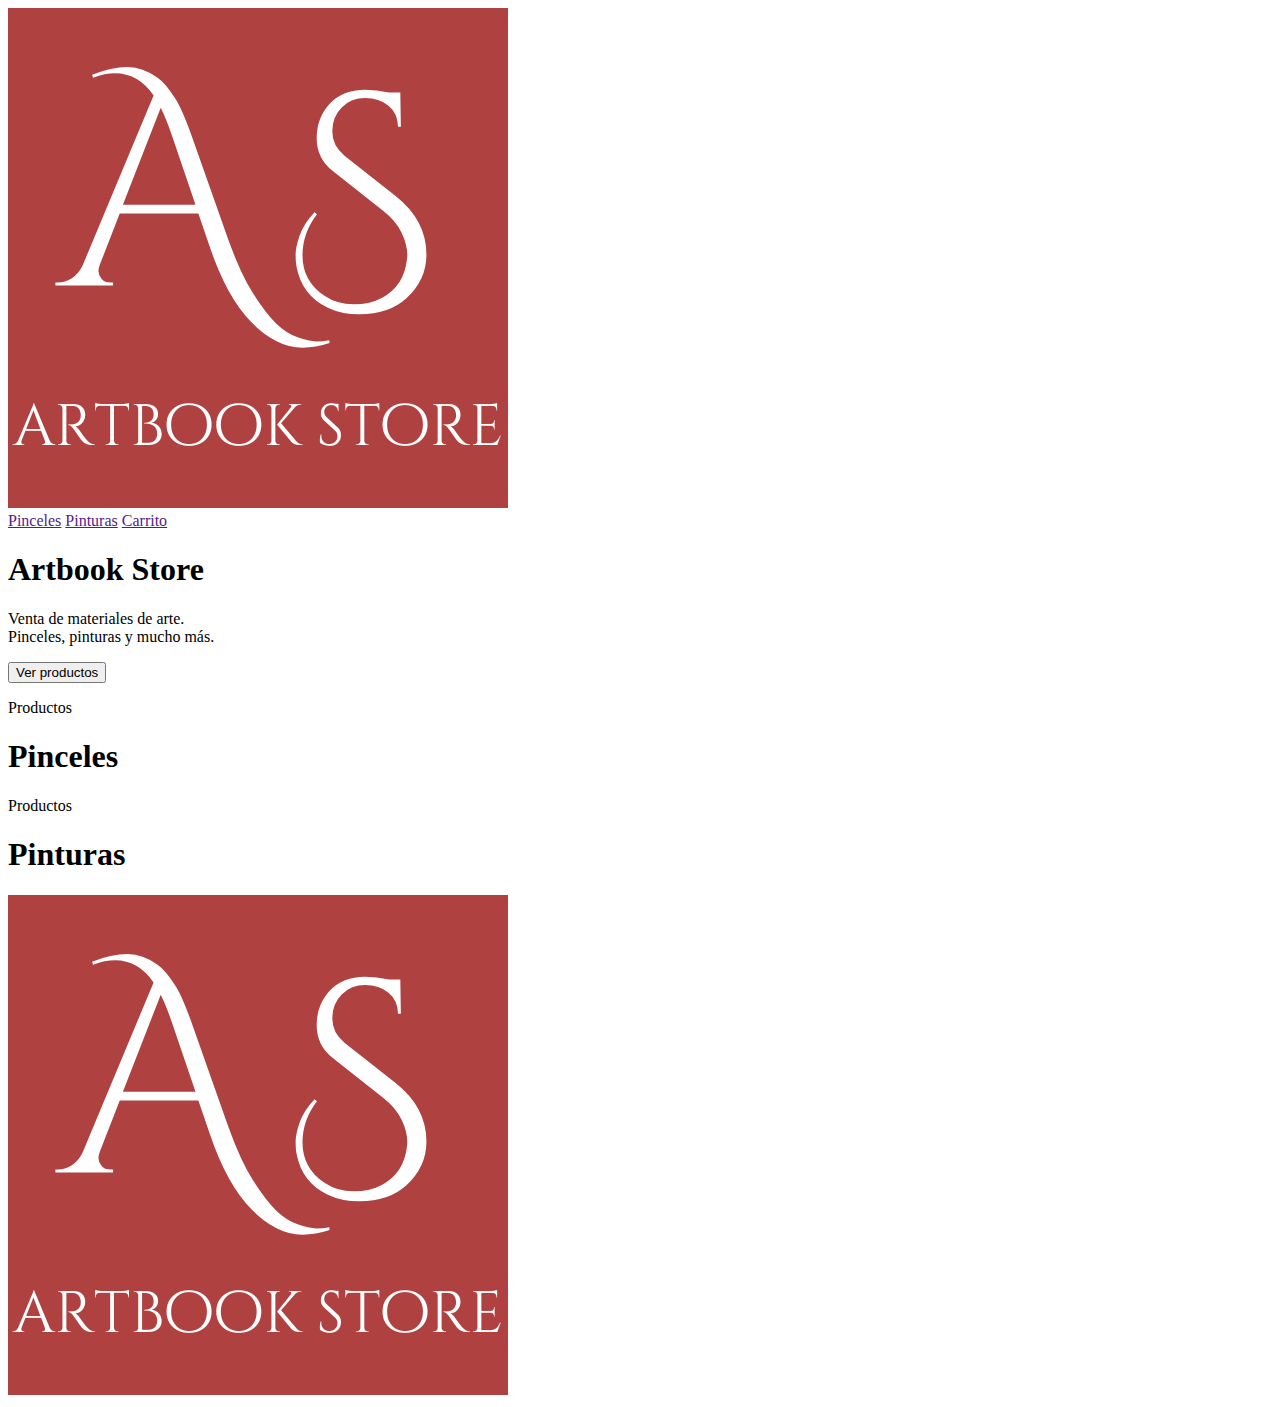
==== index.html @ a7906f32 "Add files via upload" ====
<!DOCTYPE html>
<html lang="en">
<head>
    <meta charset="UTF-8">
    <meta http-equiv="X-UA-Compatible" content="IE=edge">
    <meta name="viewport" content="width=device-width, initial-scale=1.0">
    <link rel="stylesheet" href="../styles/main.css">
    <title>Document</title>
</head>
<body>
    <header>
        <nav>
            <div class="logo">
                <img src="../../public/assets/logo.png">
            </div>
    
            <div class="menu">
                <a href="">Pinceles</a>
                <a href=""">Pinturas</a>
                <a href="">Carrito</a>
            </div>
        </nav>
    </header>
    
    <div class="screen">
        <div class="screen-content">
            <h1 class="title">Artbook Store</h1>
            <p class="description">Venta de materiales de arte. <br>
                Pinceles, pinturas y mucho más.</p>
            <button class="btn-products">Ver productos</button>

        </div>
    </div>

    <section class="container">
        <div class="product-title">
            <p>Productos</p>
            <h1>Pinceles</h1>
        </div>
        <div class="products" >
            <div class="row" id="brushes" >

            </div>
            
        </div>
    </section>

    <section class="container">
        <div class="product-title">
            <p>Productos</p>
            <h1>Pinturas</h1>
        </div>
        <div class="products">
            <div class="row" id="paints" >

            </div>
        </div>
    </section>

    <footer>
        <div class="logo-footer">
            <img src="../../public/assets/logo.png">
        </div>
    </footer>
    <script src="../js/main.js" type="module"></script>
</body>
</html>
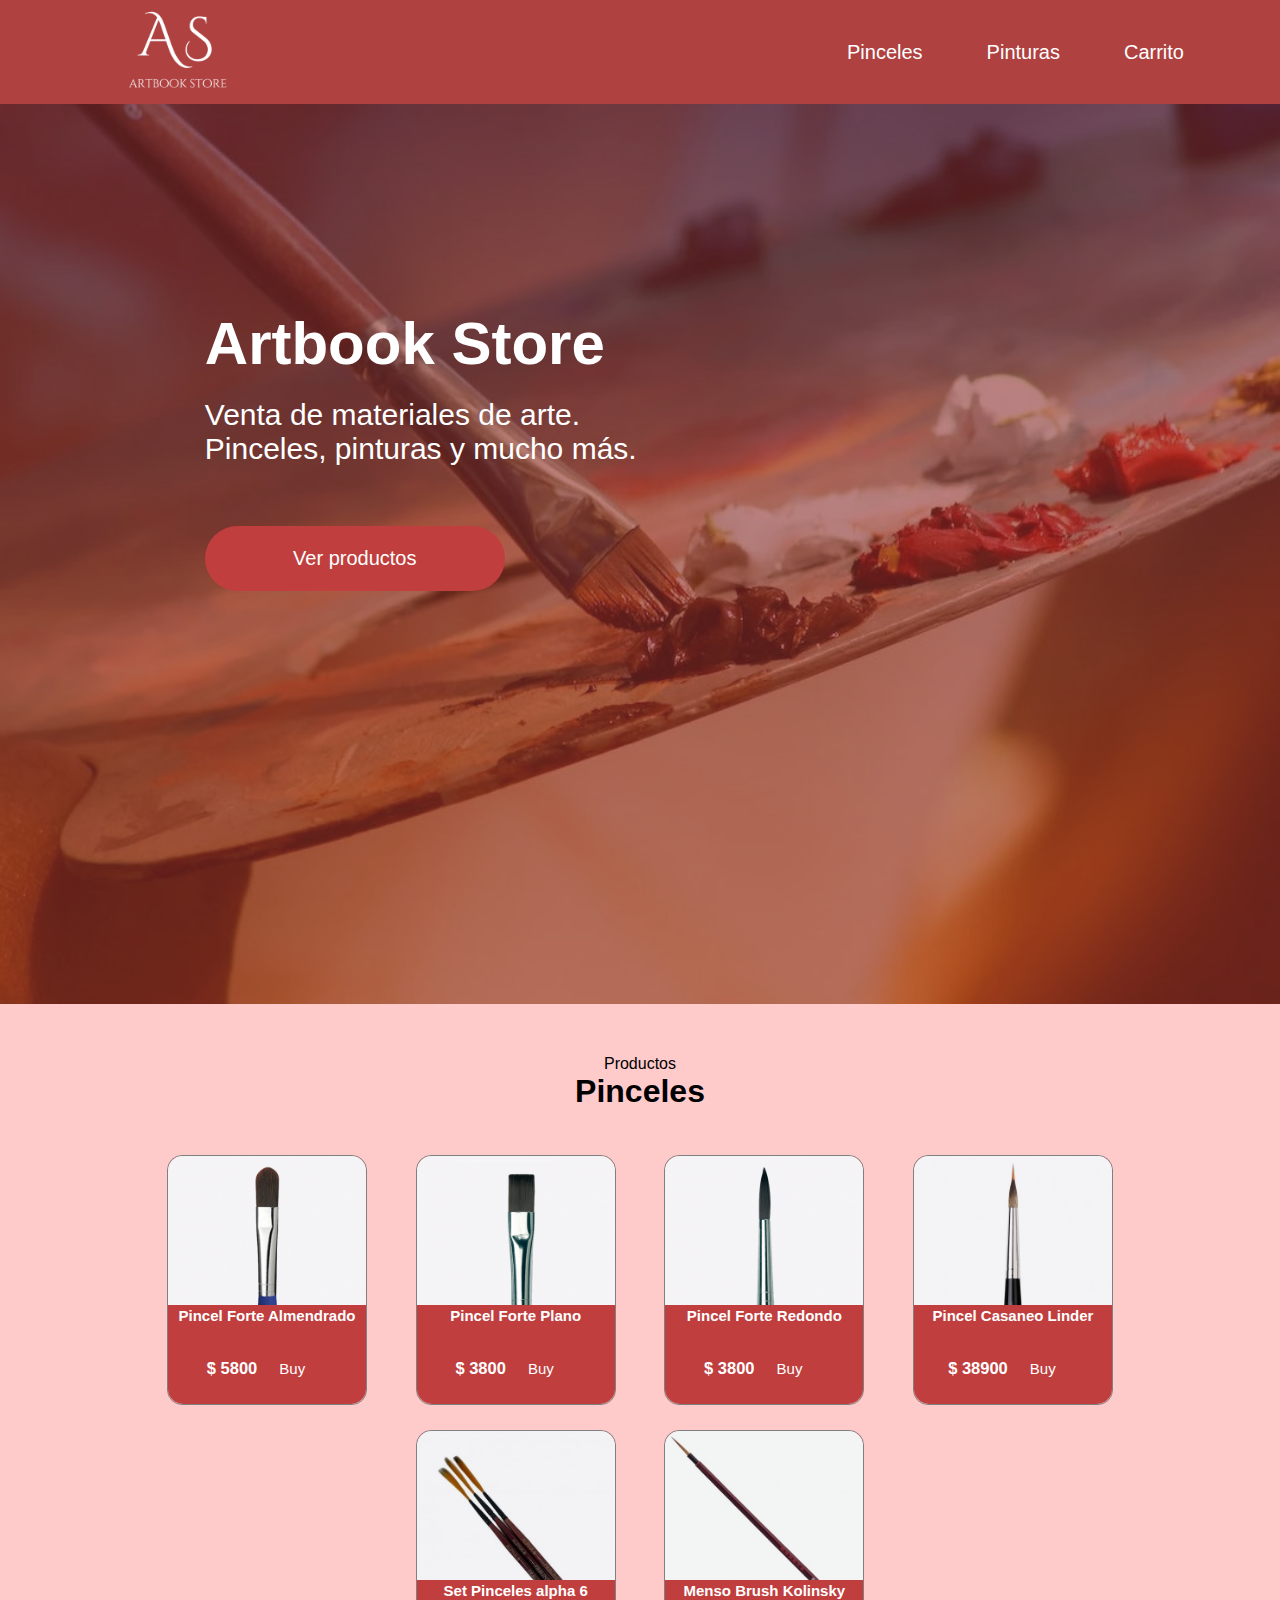
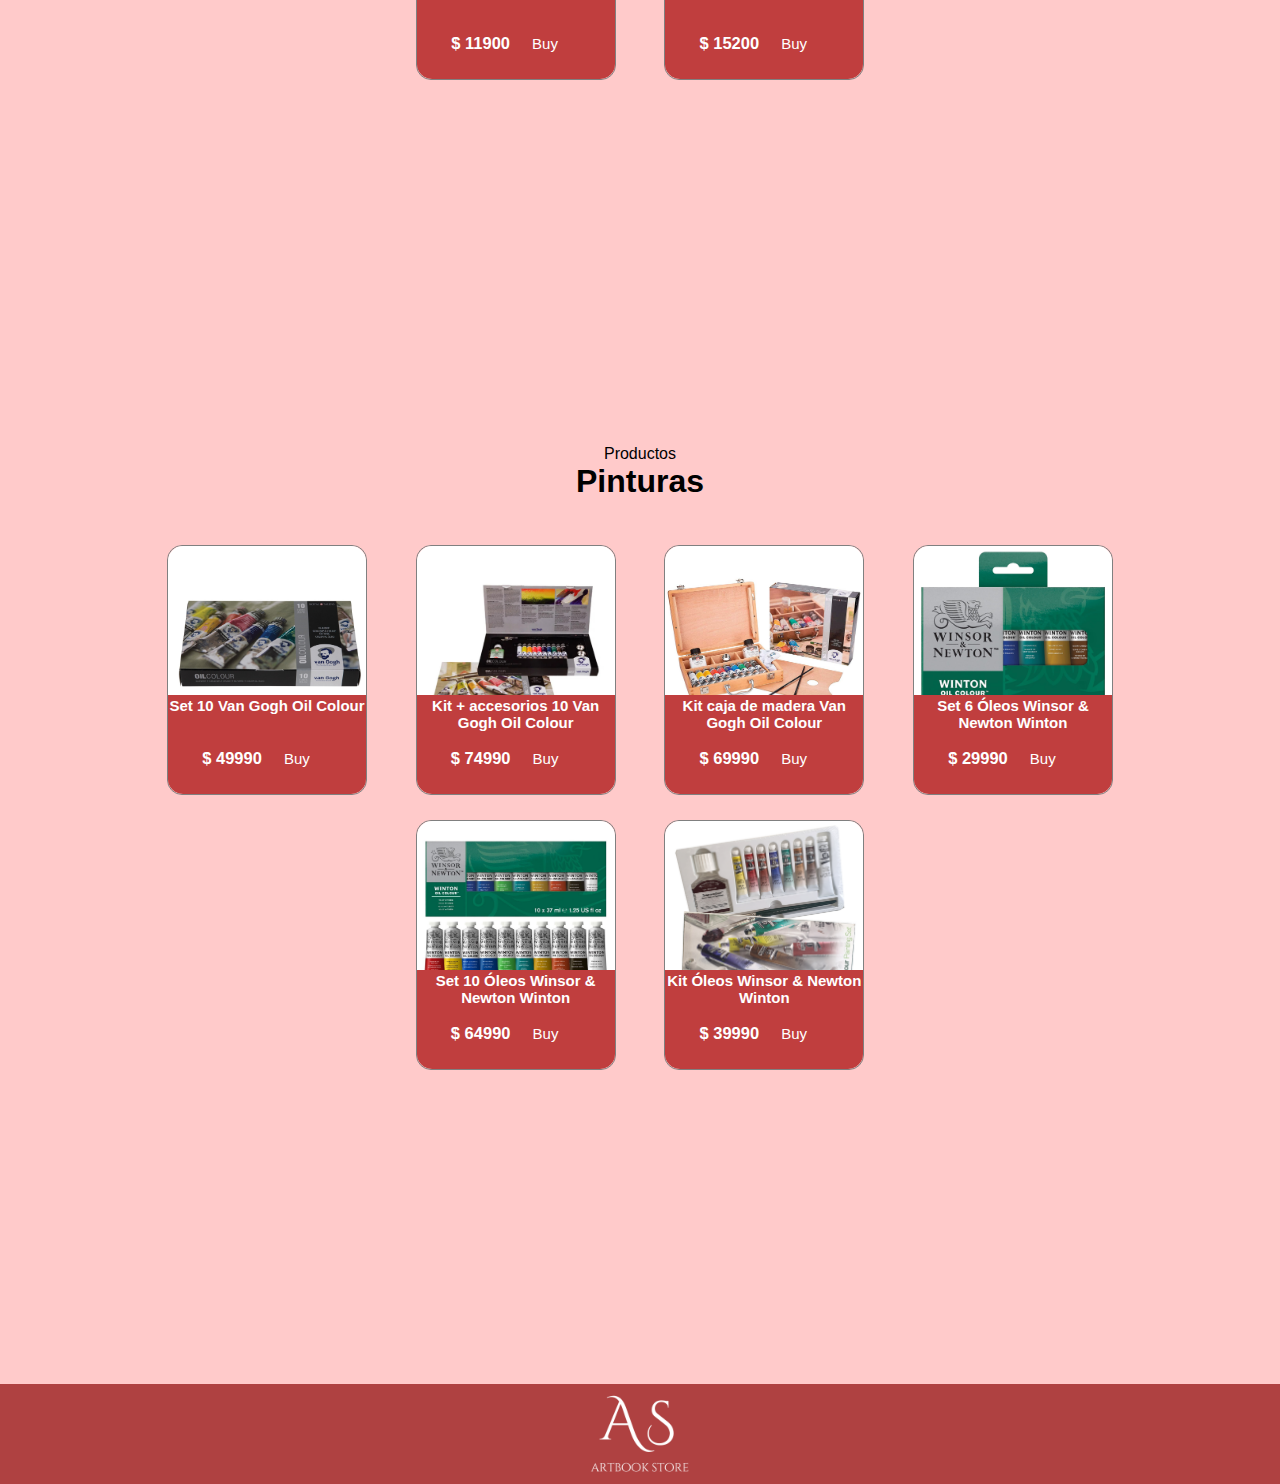
==== commit 8a7e280e: "Add files via upload" ====
--- a/index.html
+++ b/index.html
@@ -4,14 +4,14 @@
     <meta charset="UTF-8">
     <meta http-equiv="X-UA-Compatible" content="IE=edge">
     <meta name="viewport" content="width=device-width, initial-scale=1.0">
-    <link rel="stylesheet" href="../styles/main.css">
-    <title>Document</title>
+    <link rel="stylesheet" href="/src/styles/main.css">
+    <title>Artbook Store</title>
 </head>
 <body>
     <header>
         <nav>
             <div class="logo">
-                <img src="../../public/assets/logo.png">
+                <img src="/public/assets/logo.png">
             </div>
     
             <div class="menu">
@@ -59,9 +59,9 @@
 
     <footer>
         <div class="logo-footer">
-            <img src="../../public/assets/logo.png">
+            <img src="public/assets/logo.png">
         </div>
     </footer>
-    <script src="../js/main.js" type="module"></script>
+    <script src="src/js/main.js" type="module"></script>
 </body>
 </html>--- a/src/styles/main.css
+++ b/src/styles/main.css
@@ -0,0 +1,315 @@
+*{
+    margin: 0;
+    padding: 0;
+    box-sizing: border-box;
+    scroll-behavior: smooth;
+    font-family: 'Trebuchet MS', 'Lucida Sans Unicode', 'Lucida Grande', 'Lucida Sans', Arial, sans-serif;
+}
+
+/* ------------------------------------------------ */
+/* ------------------Desktop -----------------------*/
+/* ------------------------------------------------ */
+
+header {
+    background-color: rgb(175, 65, 65);
+}
+
+nav {
+    display: flex;
+    justify-content: space-between;
+    align-items: center;
+}
+
+.logo {
+    /* margin: 0 0 0 25vh; */
+    margin-left: 10%;
+}
+
+.logo img {
+    width: 100px;
+}
+
+.menu {
+    display: flex;
+    margin-right: 5%;
+}
+
+.menu a {
+    /* background-color: none; */
+    /* border: none; */
+    color: white;
+    font-size: 20px;
+    padding: 0 32px;
+    text-align: center;
+    text-decoration: none;
+    /* display: flex; */
+    cursor: pointer; 
+}
+
+.screen {
+    background-image: url(../../public/assets/background2.jpg);
+    background-size: cover;
+    background-repeat: no-repeat;
+}
+
+.screen-content{
+    background: rgb(139, 43, 43,0.6);
+    padding: 16%;
+    height: 100vh;
+    color: white;
+}
+
+.title {
+    font-size: 60px;
+}
+
+.description {
+    font-size: 30px;
+    padding: 20px 0 60px;
+    
+}
+
+.btn-products {
+    border: none;
+    border-radius: 50px;
+    width: 300px;
+    height: 65px;
+    background: rgb(192, 62, 62);
+    font-size: 20px;
+    color: white;
+    cursor: pointer;
+}
+
+.container {
+    padding-top: 4%;
+    height: 110vh;
+    background: rgba(255, 170, 170, 0.623);
+}
+
+
+.product-title {
+    text-align: center;
+}
+
+.products {
+    display: flex;
+}
+
+.row {
+    width: 100%;
+    padding: 5vh 12%;
+    /* display: grid;
+    grid-template-columns: repeat(3, 2fr); */
+    gap: 5%;
+    display: flex;
+    flex-direction: row;
+    flex-wrap: wrap;
+    justify-items: center;
+    justify-content: center;
+}
+
+.card {
+    border: 1px solid gray;
+    border-radius: 15px;
+    justify-content: center;
+    align-items: center;
+    width: 200px;
+    height: 250px;
+    font-size: 11px;
+}
+
+.contain-img {
+    width: 100%;
+    height: 60%;
+}
+
+.img-card {
+    border-top-left-radius: 15px;
+    border-top-right-radius: 15px;
+    width: 100%;
+    height: 100%;
+    object-fit: cover;
+    object-position: top;
+}
+
+.name-product {
+    color: white;
+    background: rgb(192, 62, 62);
+    text-align: center;
+    font-size: 15px;
+}
+
+.description-card {
+    height: 40%;
+    width: 100%;
+    background: rgb(192, 62, 62);
+    
+}
+
+.card div {
+    justify-content: center;
+    align-items: center;
+    padding-top: 1.5vh;
+    display: flex;
+    border-bottom-left-radius: 15px;
+    border-bottom-right-radius: 15px;
+}
+
+.price {
+    color: white;
+}
+
+.buy {
+    padding: 0;
+    border: none;
+    width: 70px;
+    height: 30px;
+    color: white;
+    background: none;
+    font-size: 20px;
+    cursor: pointer;
+    font-size: 15px;
+}
+
+.bg-modal{
+    width: 100%;
+    height: 100vh;
+    background: rgb(0, 0, 0, 0.5);
+    display: flex;
+    justify-content: center;
+    align-items: center;
+}
+
+.modal {
+    width: 550px;
+    height: 500px;
+}
+
+footer {
+    background-color: rgb(175, 65, 65);
+}
+
+.logo-footer {
+    display: flex;
+    justify-content: center;
+    align-content: center;
+}
+
+.logo-footer img {
+    width: 100px;
+}
+
+/* ------------------------------------------------ */
+/* --------------------Tablet-----------------------*/
+/* ------------------------------------------------ */
+
+@media screen and (max-width: 1024px) {
+
+    /* .menu {
+        width: 55vh;
+    } */
+
+    .menu a {
+        font-size: 15px;
+        padding: 0 25px;
+    }
+
+    .logo img {
+        width: 80px;
+    }
+
+    
+
+    .screen-content {
+        padding: 20%;
+ }
+
+    .title{
+        font-size: 45px;
+}
+
+    .description{
+        font-size: 20px;
+}
+
+    .btn-products{
+        width: 250px;
+        height: 45px;
+        font-size: 18px;
+}
+
+
+.card {
+    width: 170px;
+    height: 210px;
+}
+
+}
+
+/* ------------------------------------------------ */
+/* --------------------Mobile----------------------*/
+/* ------------------------------------------------ */
+
+@media screen and (max-width: 500px) {
+
+
+    nav {
+        height: 20vh;
+        display: grid;
+        align-content: center;
+        justify-content: center;
+    }
+
+    .menu {
+        padding-top: 2vh;
+        align-items: center;
+    }
+
+    .menu a {
+        font-size: 11px;
+    }
+    
+    .logo {
+        margin-left: 0;
+        text-align: center;
+    }
+
+    .logo img {
+        width: 80px;
+    }
+
+    .screen {
+        background-image: url(../../public/assets/background-mobile.jpeg);
+        background-position: center;
+    }
+
+    .screen-content {
+        padding: 50% 10%;
+        text-align: center;
+    }
+
+    .title{
+        font-size: 35px;
+    }
+
+    .description{
+        font-size: 18px;
+    }
+
+    .btn-products{
+        width: 20vh;
+        height: 5vh;
+        font-size: 18px;
+    }
+
+    .row {
+        gap: 2%;
+    }
+
+    .card {
+
+    }
+    .contain-img {
+
+    }
+   }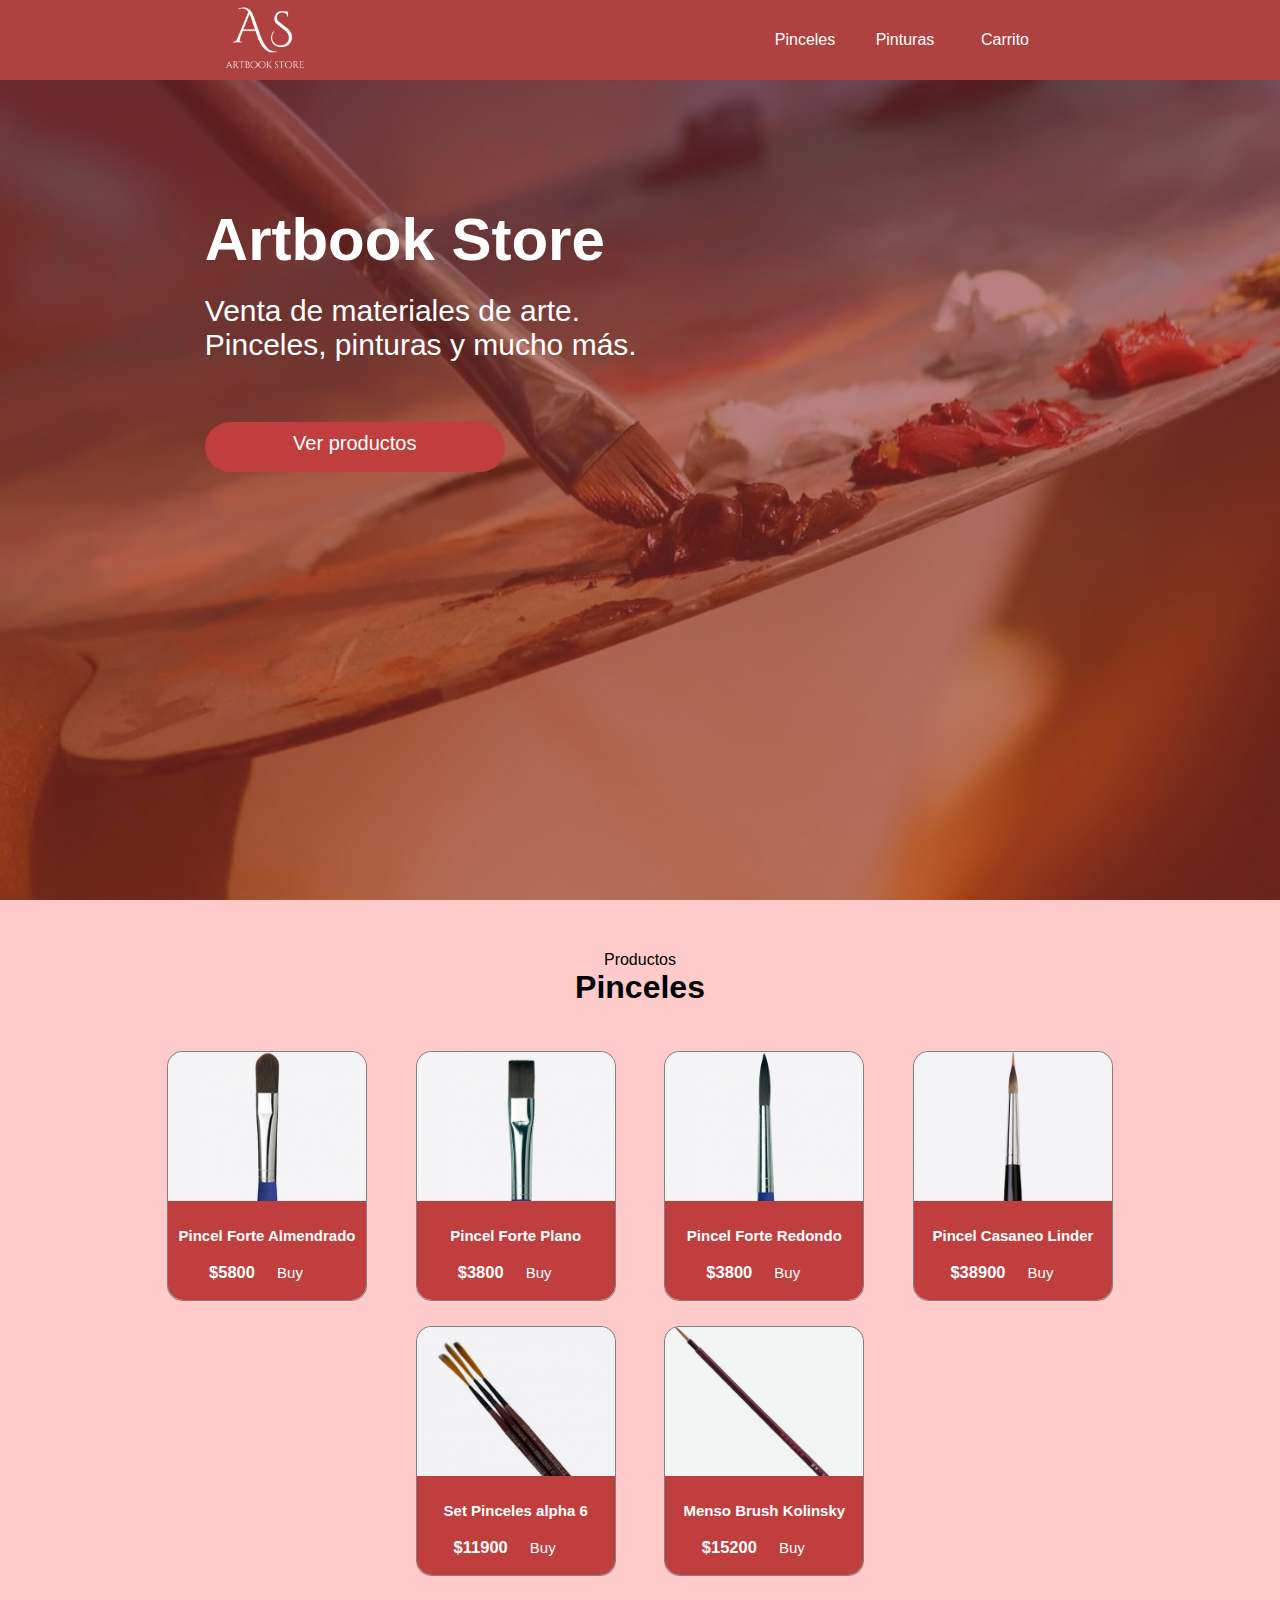
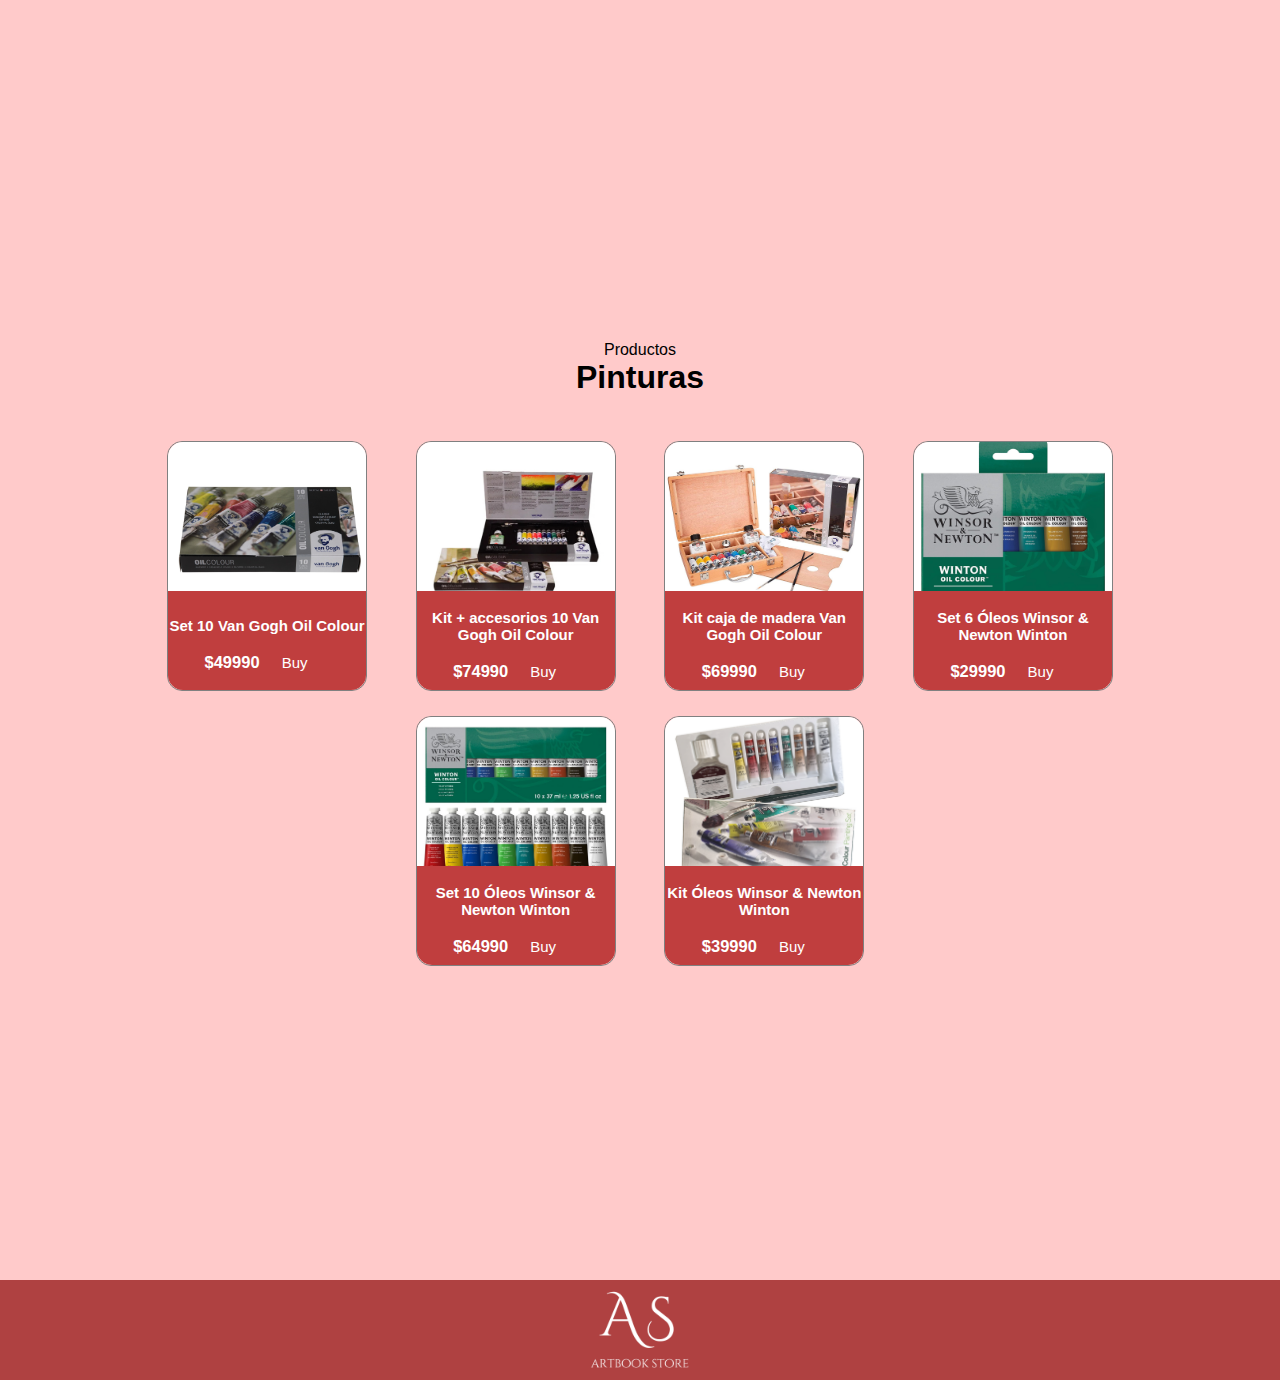
==== commit b0b261c0: "Add files via upload" ====
--- a/index.html
+++ b/index.html
@@ -8,31 +8,49 @@
     <title>Artbook Store</title>
 </head>
 <body>
-    <header>
-        <nav>
-            <div class="logo">
+        <nav class="navbar">
+            <figure>
                 <img src="/public/assets/logo.png">
-            </div>
+            </figure>
+            <ul class="contain-item">
+                <a href="#brushes-section" class="item to-brushes">Pinceles</a>
+                <a href="#paints-section" class="item to-paints">Pinturas</a>
+                <li class="item desplegar">Carrito
+                    <div class="list">
+                        <div class="list-buy">
+                            
+                            <div class="list-item">
+                                <figure>
+                                    <img class="img-item" src="/public/products/pincel-casaneo-liner-da-vinci.jpg" alt="">
+                                </figure>
+                                <div>
+                                    <h3 class="title-item">Nombre Producto</h3>
+                                    <p class="price-item">$666</p>
+                                </div>
+                            </div>
+                            
+
+                            
+                        </div>
+                        <div class="list-btn">
+                            <a href="/thak-you.html" class="btn" id="">Comprar</a>
+                        </div>
+                    </div>
+                </li>
+            </ul>
+        </nav>
     
-            <div class="menu">
-                <a href="">Pinceles</a>
-                <a href=""">Pinturas</a>
-                <a href="">Carrito</a>
-            </div>
-        </nav>
-    </header>
-    
-    <div class="screen">
+    <header class="screen">
         <div class="screen-content">
             <h1 class="title">Artbook Store</h1>
             <p class="description">Venta de materiales de arte. <br>
                 Pinceles, pinturas y mucho más.</p>
-            <button class="btn-products">Ver productos</button>
+            <a class="btn-products" href="#brushes-section">Ver productos</a>
 
         </div>
-    </div>
+    </header>
 
-    <section class="container">
+    <section class="container" id="brushes-section">
         <div class="product-title">
             <p>Productos</p>
             <h1>Pinceles</h1>
@@ -45,7 +63,7 @@
         </div>
     </section>
 
-    <section class="container">
+    <section class="container" id="paints-section">
         <div class="product-title">
             <p>Productos</p>
             <h1>Pinturas</h1>
--- a/src/styles/main.css
+++ b/src/styles/main.css
@@ -6,45 +6,139 @@
     font-family: 'Trebuchet MS', 'Lucida Sans Unicode', 'Lucida Grande', 'Lucida Sans', Arial, sans-serif;
 }
 
+:root{
+    --smoothRed:  rgb(175, 65, 65);
+    --darkSmoothRed:rgb(155, 55, 55);
+    --red: rgb(192, 62, 62);
+    --darkRed:rgb(104, 38, 38);
+    --screenFilter: rgb(139, 43, 43,0.6);
+    --shopFilter: rgba(255, 170, 170, 0.623);
+}
+
 /* ------------------------------------------------ */
 /* ------------------Desktop -----------------------*/
 /* ------------------------------------------------ */
 
-header {
-    background-color: rgb(175, 65, 65);
-}
-
-nav {
-    display: flex;
-    justify-content: space-between;
-    align-items: center;
-}
-
-.logo {
-    /* margin: 0 0 0 25vh; */
-    margin-left: 10%;
-}
-
-.logo img {
+.navbar {
+    background-color: var(--smoothRed);
+    width: 100%;
+    height: 80px;
+    display: flex;
+    justify-content: space-around;
+    align-items: center;
+    position: fixed;
+    top: 0px;
+    z-index: 5;
+    
+}
+
+figure img {
+    width: 80px;
+    
+}
+
+.contain-item{
+    display: flex;
+    color: white;
+}
+
+.item{
+    /* height: 100px;
+    line-height: 100px; */
+    text-decoration: none;
+    color:white;
+    text-align: center;
     width: 100px;
-}
-
-.menu {
-    display: flex;
-    margin-right: 5%;
-}
-
-.menu a {
-    /* background-color: none; */
-    /* border: none; */
-    color: white;
-    font-size: 20px;
-    padding: 0 32px;
-    text-align: center;
+    list-style: none;
+    padding: 30px 5px;
+    background: var(--smoothRed);
+    
+    
+}
+
+.item:hover{
+    cursor: pointer;
+    border-bottom: 3px solid var(--darkRed);
+    background: var(--darkSmoothRed)
+    
+}
+
+.desplegar{
+    position: relative;
+}
+
+.list {
+    position: absolute;
+    top: -300px;
+    right: 0px;
+    width: 250px;
+    height: auto;
+    background: var(--smoothRed);
+    border-radius: 0 0 15px 15px;
+    transition: .5s ease-in-out;
+    opacity: 0;
+    z-index: -1;
+    border-radius: 0 0 15px 15px;
+
+    display: flex;
+    justify-content: center;
+    align-items: center;
+    flex-direction: column;
+}
+
+.desplegar:hover .list{
+    opacity: 1;
+    top: 80px;
+    transition: .5s ease-in-out;
+}
+
+.list-item {
+    width: 90%;
+    height: 80px;
+    display: flex;
+    justify-content: center;
+    align-items: center;
+    border-bottom: 2px solid var(--darkRed);
+    
+}
+
+.img-item {
+    width: 50px;
+    height: 50px;
+    
+}
+
+.list-buy{
+    display: flex;
+    justify-content: center;
+    align-items: center;
+    flex-direction: column;
+    width: 100%;
+    height: 20vh;
+    overflow-y: auto;
+}
+
+.list-btn {
+    width: 100%;
+    height: 20%;
+    display: flex;
+    justify-content: center;
+    align-items: center;
+}
+
+.btn {
+    width: 80%;
+    height: 30px;
+    background: var(--screenFilter);
+    border-radius: 30px;
+    color: white;
     text-decoration: none;
-    /* display: flex; */
-    cursor: pointer; 
-}
+}
+
+.btn:hover {
+    box-shadow: 0 0 10px var(--darkRed);
+}
+
 
 .screen {
     background-image: url(../../public/assets/background2.jpg);
@@ -53,7 +147,7 @@
 }
 
 .screen-content{
-    background: rgb(139, 43, 43,0.6);
+    background: var(--screenFilter);
     padding: 16%;
     height: 100vh;
     color: white;
@@ -70,20 +164,24 @@
 }
 
 .btn-products {
+    display: block;
     border: none;
-    border-radius: 50px;
+    text-decoration: none;
+    border-radius: 30px;
     width: 300px;
-    height: 65px;
-    background: rgb(192, 62, 62);
+    height: 50px;
+    background: var(--red);
     font-size: 20px;
     color: white;
     cursor: pointer;
+    text-align: center;
+    padding: 10px;
 }
 
 .container {
     padding-top: 4%;
     height: 110vh;
-    background: rgba(255, 170, 170, 0.623);
+    background: var(--shopFilter);
 }
 
 
@@ -120,7 +218,10 @@
 
 .contain-img {
     width: 100%;
-    height: 60%;
+    height: 60%;/* 
+    background: white;
+    border-top-left-radius: 15px;
+    border-top-right-radius: 15px; */
 }
 
 .img-card {
@@ -129,12 +230,11 @@
     width: 100%;
     height: 100%;
     object-fit: cover;
-    object-position: top;
+    object-position: 0 -10px;
 }
 
 .name-product {
     color: white;
-    background: rgb(192, 62, 62);
     text-align: center;
     font-size: 15px;
 }
@@ -142,7 +242,8 @@
 .description-card {
     height: 40%;
     width: 100%;
-    background: rgb(192, 62, 62);
+    background: var(--red);
+    flex-direction: column;
     
 }
 
@@ -186,7 +287,7 @@
 }
 
 footer {
-    background-color: rgb(175, 65, 65);
+    background-color: var(--smoothRed);
 }
 
 .logo-footer {
@@ -197,6 +298,18 @@
 
 .logo-footer img {
     width: 100px;
+}
+
+.return-btn {
+    padding: 10px;
+    display: block;
+    text-decoration: none;
+    color: white;
+    border-radius: 30px;
+    width: 100px;
+    height: 40px;
+    text-align: center;
+    background: var(--red);
 }
 
 /* ------------------------------------------------ */
@@ -247,7 +360,7 @@
 }
 
 /* ------------------------------------------------ */
-/* --------------------Mobile----------------------*/
+/* ---------------------Mobile----------------------*/
 /* ------------------------------------------------ */
 
 @media screen and (max-width: 500px) {
@@ -284,12 +397,19 @@
     }
 
     .screen-content {
+        display: flex;
         padding: 50% 10%;
-        text-align: center;
-    }
+        justify-content: center;
+        align-items: center;
+        flex-direction: column;
+    }
+
+    /* .screen-content a {
+        margin-left: 30%;
+    } */
 
     .title{
-        font-size: 35px;
+        font-size: 25px;
     }
 
     .description{
@@ -302,14 +422,23 @@
         font-size: 18px;
     }
 
-    .row {
-        gap: 2%;
-    }
 
     .card {
-
-    }
-    .contain-img {
-
-    }
+        width: 119px;
+        height: 147px;
+        font-size: 8px;
+    }
+
+    .img-card {
+        object-position: 0 -5px;
+    }
+
+    .name-product{
+        font-size: 12px;
+    }
+
+    .card div {
+        padding-top: 0;
+    }
+    
    }